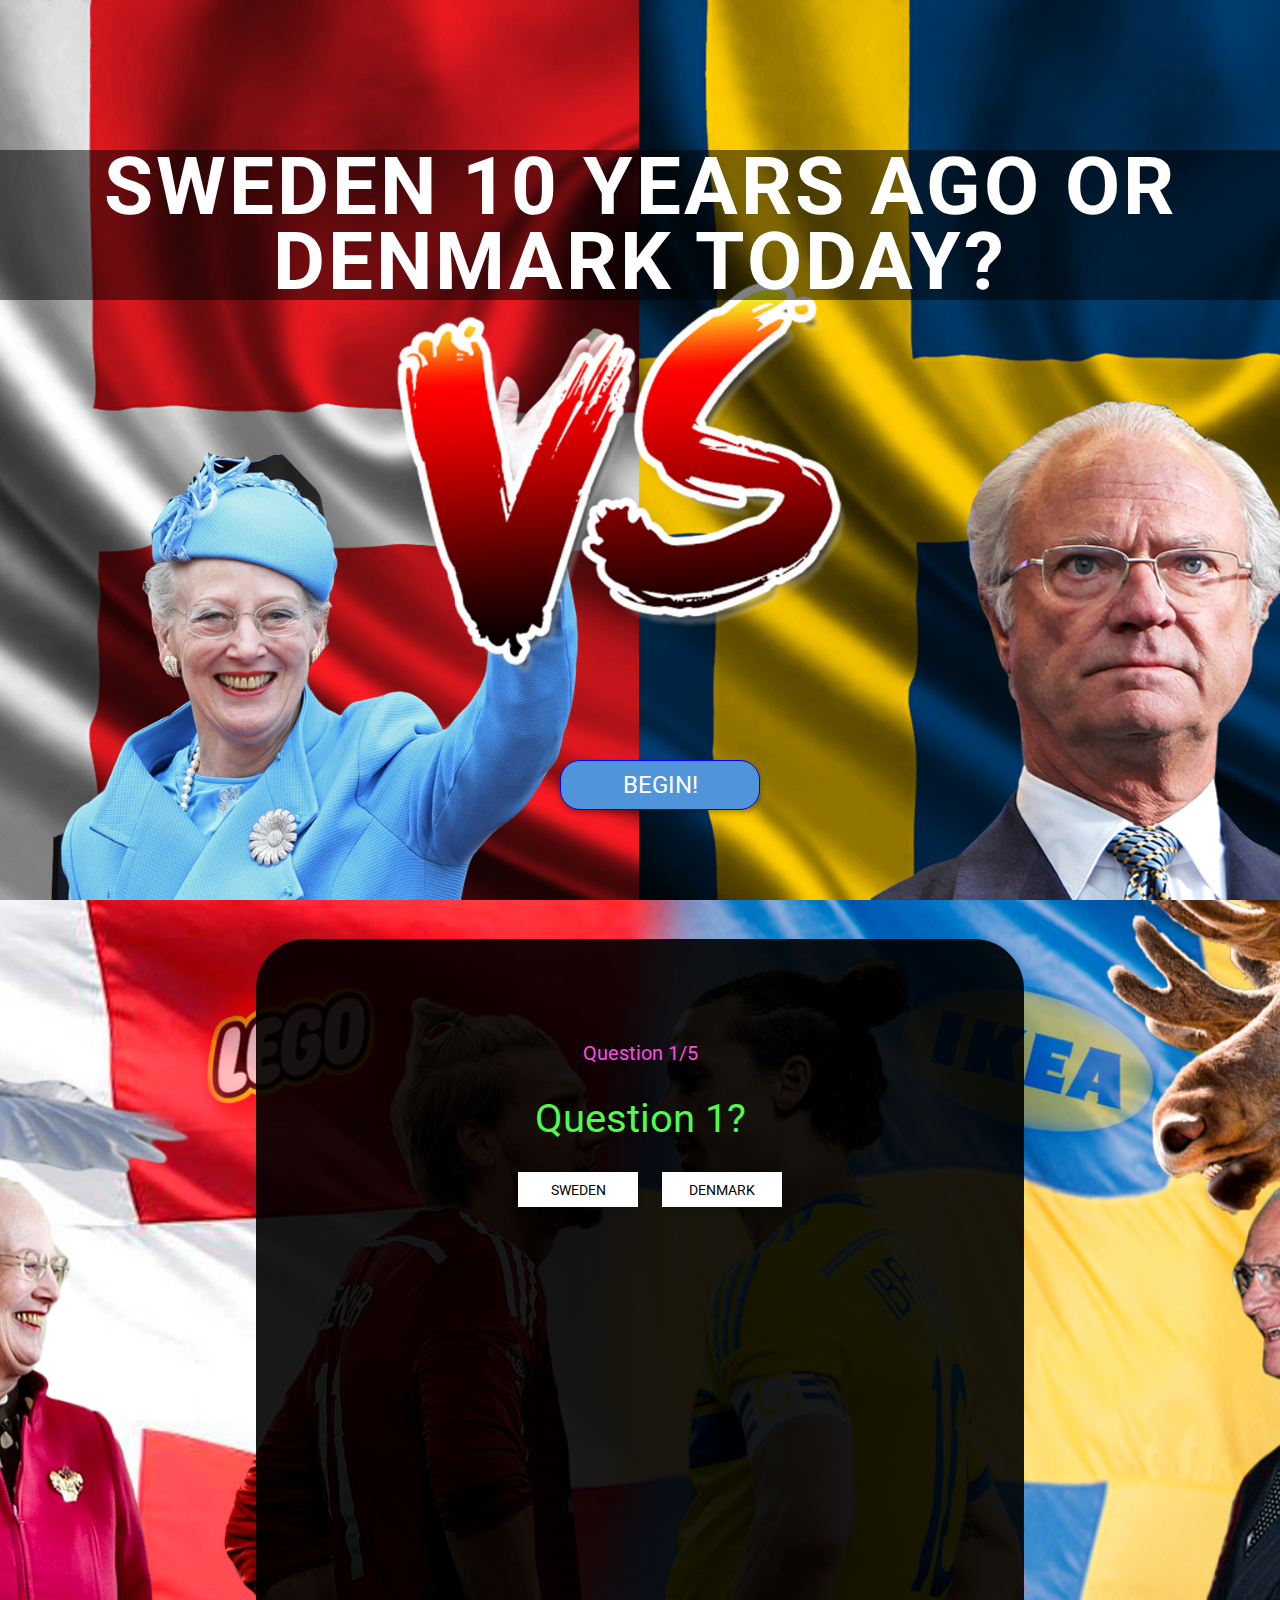
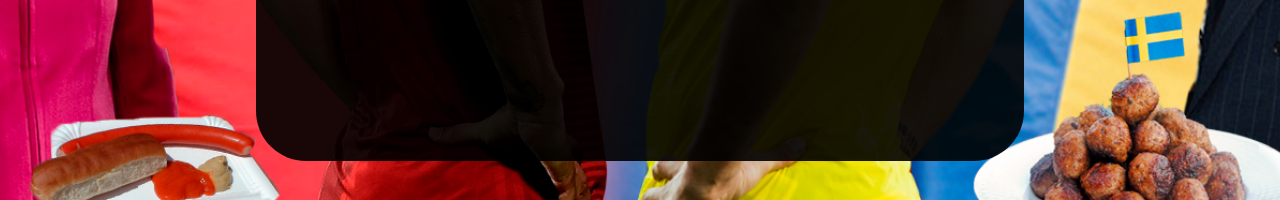
==== index.html @ 2bce642f "Rename game.html to index.html" ====
<!DOCTYPE html>
<html>
<head> 
  <meta charset="utf-8">
  <title>What's My Number?</title>
  <link rel="stylesheet" type="text/css" href="css/theme.css"> 
  <link href='https://fonts.googleapis.com/css?family=Roboto:400,500,700,900' rel='stylesheet' type='text/css'>
</head>
<body>
  <div class="header">
      <h1>SWEDEN 10 YEARS AGO OR DENMARK TODAY?</h1>
      <button class="btn">Begin!</button>
  </div>
  <div class="main-bg">
      <div class="main">
        <div class="guess">
        <h4>Question <span id="numGuesses"></span></h4>
        <h3></h3>
        </div>
        <div class="buttons">
          <button class="btn reset ans">Sweden</button>
          <button class="btn hint ans">Denmark</button>
        </div>
        <div class="message">
          <p id="ans-msg"></p>
          <button class="btn" id="next">Next Question</button>
        </div>
      </div>
  </div>

<script src="https://ajax.googleapis.com/ajax/libs/jquery/1.11.1/jquery.min.js"></script>
<script type="text/javascript" src="js/index.js"></script>
</body>
</html>
---- css/theme.css ----
* {
  font-family: 'Roboto', sans-serif;
  margin:0;  
  padding:0;  
}

body {
  width: 100%; 
  text-align: center;
  background-color: #fcfcfc;
}

.header {
  background-color: white;
  height: 100vh;
  background-image: url('../img/background.jpg');
  background-size: cover;
  background-position: center;
  transition: background-color, 0.5s, linear; 
}

.header .btn {
  position: absolute;
  bottom: 10%;
  transform: translateX(-50%);
  width: 200px;
  height: 50px;
  font-size: 24px;
  font-weight: 400;
  border: 1px solid blue;
  background-color: rgb(80, 148, 217);
  color: white;
  border-radius: 20px
}

.header h1 {
  width: 100%;
  margin: auto;
  position: relative;
  top: 20%;
  transform: translateY(-20%);
  font-weight: 700;
  font-size: 80px;
  text-transform: uppercase;
  line-height: 75px;
  letter-spacing: 3px;
  color: #000;
  color: white;
  background-color: rgba(0,0,0,0.5);
}

.main-bg {
  background-image: url("../img/sweden.png");
  /*background-image: url("https://eastsidejenaost.files.wordpress.com/2016/02/a_ausrufezeichen24.gif?w=1400&h=9999");*/
  background-size: cover;
  background-position: center; 
  height: 100vh;
  display: flex;
  justify-content: center;
  background-color: rgb(59, 247, 16);
}

.main {
  padding-top: 8%;
  min-height: 80%;
  width: 60%;
  background-color: rgba(0,0,0,0.9);
  align-self: center;
  border-radius: 50px;
}

.guess {
  width: 70%;
  margin: auto;
  clear: both;
  color: purple;
}

h3 {
  font-weight: 400;
  font-size: 40px;
  color: rgb(82, 250, 76);
}

h4 {
  font-weight: 400;
  font-size: 20px;
  color: rgb(250, 76, 227);
  padding-bottom: 30px;
}

h5 {
  font-weight: 400;
  font-size: 16px;
}

p {
  color: rgb(16, 247, 242);
}

#warning {
  color: #cd3700;
}

#finalMsg {
  padding-top: 30px;
}

.btn {
  text-transform: uppercase;
  outline: none;
  background: #fff;
  border: none;
  font-size: 14px;
  height: 35px;
  width: 120px;
  margin-left: 20px;
  box-shadow: 0 3px 5px rgba(9,9,9,0.3);
}

.buttons {
  padding: 30px 0px;
  height: 50px;
}

section input[type="text"]:active {
  box-shadow: 0 5px 10px rgba(0,0,0,0.2);
  border-bottom: 2px solid #1abc9c;
}

#guess-field {
  padding-left: 5px;
  outline: none;
  background: #ccc;
  border: none;
  font-size: 14px;
  height: 35px;
  width: 195px;
  box-shadow: 0 2px 5px rgba(0,0,0,0.3),
    0 0 0 100px #fff inset;
}

.message img {
  max-width: 100%;
}

.success {
  background-color: green;
  color: white;
}

.fail {
  background-color: red;
  color: white;
}

#next {
  display: none;
  margin: 2.5% 0;
}


#neon {
  text-align:center;
  border:5px solid #1086e8;
  width:200px;
  margin: 5% auto;
  animation: border-flicker 2s linear infinite;
}

#neon h3 {
  color:#FF00E6;
  font-family: 'Raleway', sans-serif;
  font-size:64px;
  letter-spacing:10px;
  animation: text-flicker 3s linear infinite;
}




#offset {
  animation: letter-flicker 2s linear infinite;
}

@keyframes text-flicker {
  0% {
    opacity:0.1;
    text-shadow: 0px 0px 29px rgba(242, 22, 22, 1);
  }
  
  2% {
    opacity:1;
    text-shadow: 0px 0px 29px rgba(242, 22, 22, 1);
  }
  8% {
    opacity:0.1;
    text-shadow: 0px 0px 29px rgba(242, 22, 22, 1);
  }
  9% {
    opacity:1;
    text-shadow: 0px 0px 29px rgba(242, 22, 22, 1);
  }
  12% {
    opacity:0.1;
    text-shadow: 0px 0px rgba(242, 22, 22, 1);
  }
  20% {
    opacity:1;
    text-shadow: 0px 0px 29px rgba(242, 22, 22, 1)
  }
  25% {
    opacity:0.3;
    text-shadow: 0px 0px 29px rgba(242, 22, 22, 1)
  }
  30% {
    opacity:1;
    text-shadow: 0px 0px 29px rgba(242, 22, 22, 1)
  }
  
  70% {
    opacity:0.7;
    text-shadow: 0px 0px 29px rgba(242, 22, 22, 1)
  }
  
  72% {
    opacity:0.2;
    text-shadow:0px 0px 29px rgba(242, 22, 22, 1)
  }
  
  77% {
    opacity:.9;
    text-shadow: 0px 0px 29px rgba(242, 22, 22, 1)
  }
  100% {
    opacity:.9;
    text-shadow: 0px 0px 29px rgba(242, 22, 22, 1)
  }
}

@keyframes border-flicker {
  0% {
    opacity:0.1;
    -webkit-box-shadow: 0px 0px 78px 4px rgba(16,134,232,0.73);
-moz-box-shadow: 0px 0px 78px 4px rgba(16,134,232,0.73);
box-shadow: 0px 0px 78px 4px rgba(16,134,232,0.73);
  }
  2% {
    opacity:1;
    -webkit-box-shadow: 0px 0px 78px 4px rgba(16,134,232,0.73);
-moz-box-shadow: 0px 0px 78px 4px rgba(16,134,232,0.73);
box-shadow: 0px 0px 78px 4px rgba(16,134,232,0.73);
  }
  4% {
    opacity:0.1;
    -webkit-box-shadow: 0px 0px 78px 4px rgba(16,134,232,0.73);
-moz-box-shadow: 0px 0px 78px 4px rgba(16,134,232,0.73);
box-shadow: 0px 0px 78px 4px rgba(16,134,232,0.73);
  }
  
  8% {
    opacity:1;
    -webkit-box-shadow: 0px 0px 78px 4px rgba(16,134,232,0.73);
-moz-box-shadow: 0px 0px 78px 4px rgba(16,134,232,0.73);
box-shadow: 0px 0px 78px 4px rgba(16,134,232,0.73);
  }
  70% {
    opacity:0.7;
    -webkit-box-shadow: 0px 0px 78px 4px rgba(16,134,232,0.73);
-moz-box-shadow: 0px 0px 78px 4px rgba(16,134,232,0.73);
box-shadow: 0px 0px 78px 4px rgba(16,134,232,0.73);
  }
  100% {
    opacity:1;
    -webkit-box-shadow: 0px 0px 78px 4px rgba(16,134,232,0.73);
-moz-box-shadow: 0px 0px 78px 4px rgba(16,134,232,0.73);
box-shadow: 0px 0px 78px 4px rgba(16,134,232,0.73);
  }
}

@keyframes letter-flicker {
  0% {
    opacity:0.1;
    text-shadow: 0px 0px 29px rgba(242, 22, 22, 1);
  }
  2% {
    opacity:0.1;
    text-shadow: 0px 0px 29px rgba(242, 22, 22, 1);
  }
  4% {
    opacity:1;
    text-shadow: 0px 0px 29px rgba(242, 22, 22, 1);
  }
  
  
  19% {
    opacity:1;
    text-shadow: 0px 0px 29px rgba(242, 22, 22, 1);
  }
  21% {
    opacity:0.1;
    text-shadow: 0px 0px 29px rgba(242, 22, 22, 1);
  }
  23% {
    opacity:1;
    text-shadow: 0px 0px 29px rgba(242, 22, 22, 1);
  }
  
  80% {
    opacity:1;
    text-shadow: 0px 0px 29px rgba(242, 22, 22, 1);
  }
  83% {
    opacity:0.4;
    text-shadow: 0px 0px 29px rgba(242, 22, 22, 1);
  }
  87% {
    opacity:1;
    text-shadow: 0px 0px 29px rgba(242, 22, 22, 1);
  }
}
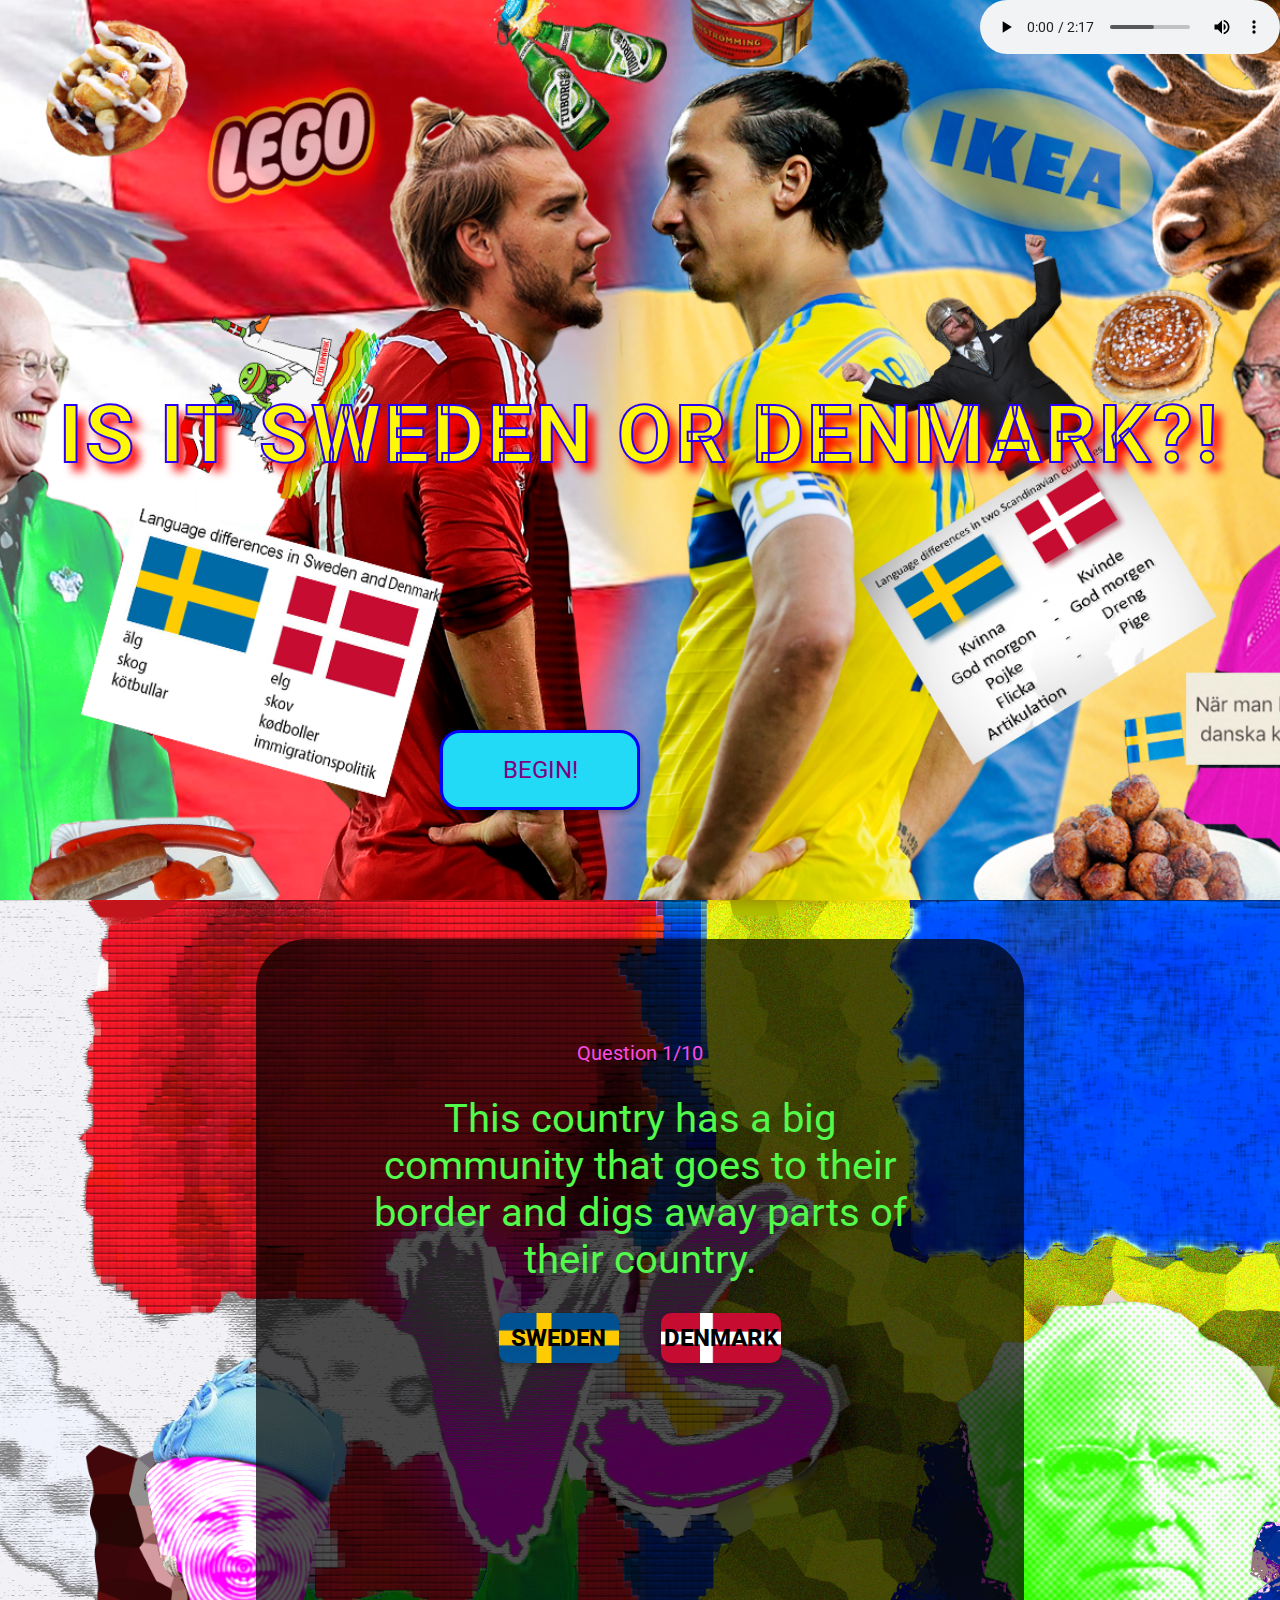
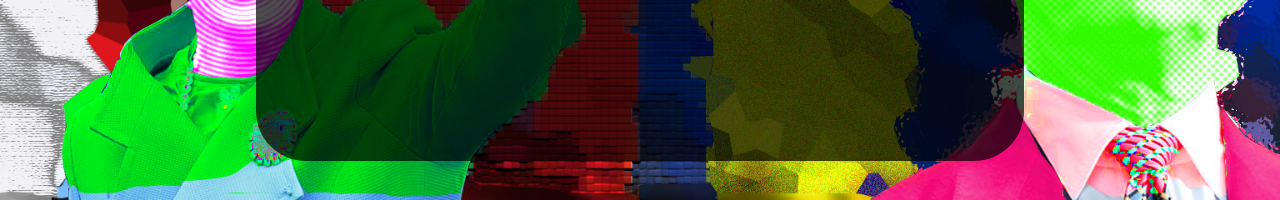
==== commit c069d385: "Add files via upload" ====
--- a/index.html
+++ b/index.html
@@ -1,15 +1,18 @@
 <!DOCTYPE html>
 <html>
 <head> 
-  <meta charset="utf-8">
-  <title>What's My Number?</title>
+  <meta charset="utf-8" name="viewport" content="width=device-width, initial-scale=1">
+  <title>Sweden vs Denmark</title>
   <link rel="stylesheet" type="text/css" href="css/theme.css"> 
   <link href='https://fonts.googleapis.com/css?family=Roboto:400,500,700,900' rel='stylesheet' type='text/css'>
 </head>
 <body>
   <div class="header">
-      <h1>SWEDEN 10 YEARS AGO OR DENMARK TODAY?</h1>
-      <button class="btn">Begin!</button>
+        <audio controls autoplay>
+          <source src="anthem.mp3" type="audio/mpeg">
+        </audio>
+      <h1>IS IT SWEDEN OR DENMARK?!</h1>
+      <button class="btn jump">Begin!</button>
   </div>
   <div class="main-bg">
       <div class="main">
@@ -31,4 +34,4 @@
 <script src="https://ajax.googleapis.com/ajax/libs/jquery/1.11.1/jquery.min.js"></script>
 <script type="text/javascript" src="js/index.js"></script>
 </body>
-</html>
+</html>--- a/css/theme.css
+++ b/css/theme.css
@@ -10,61 +10,73 @@
   background-color: #fcfcfc;
 }
 
+audio {
+  position: fixed;
+  top: 0;
+  right: 0;
+}
+
 .header {
   background-color: white;
   height: 100vh;
-  background-image: url('../img/background.jpg');
+  background-image: url('../img/background-new.png');
   background-size: cover;
   background-position: center;
   transition: background-color, 0.5s, linear; 
+  display: flex;
+  justify-content: center;
 }
 
 .header .btn {
   position: absolute;
   bottom: 10%;
   transform: translateX(-50%);
+  margin: 0 auto;
   width: 200px;
-  height: 50px;
+  height: 80px;
   font-size: 24px;
   font-weight: 400;
-  border: 1px solid blue;
-  background-color: rgb(80, 148, 217);
-  color: white;
-  border-radius: 20px
+  border: 3px solid blue;
+  background-color: rgb(34, 218, 246);
+  color: purple;
+  border-radius: 20px;
+}
+
+.header .btn:hover {
+  background-color: orange;
 }
 
 .header h1 {
   width: 100%;
   margin: auto;
-  position: relative;
-  top: 20%;
   transform: translateY(-20%);
   font-weight: 700;
   font-size: 80px;
   text-transform: uppercase;
   line-height: 75px;
   letter-spacing: 3px;
-  color: #000;
-  color: white;
-  background-color: rgba(0,0,0,0.5);
+  color: rgb(255, 247, 8);
+/*  background-color: rgba(153, 49, 246,0.8);
+*/  -webkit-text-stroke-width: 2px;
+   -webkit-text-stroke-color: rgb(41, 0, 246);
+  text-shadow: 8px 9px 10px #ff0000;
 }
 
 .main-bg {
-  background-image: url("../img/sweden.png");
+  background-image: url("../img/bgcrazy.png");
   /*background-image: url("https://eastsidejenaost.files.wordpress.com/2016/02/a_ausrufezeichen24.gif?w=1400&h=9999");*/
   background-size: cover;
   background-position: center; 
   height: 100vh;
   display: flex;
   justify-content: center;
-  background-color: rgb(59, 247, 16);
 }
 
 .main {
   padding-top: 8%;
   min-height: 80%;
   width: 60%;
-  background-color: rgba(0,0,0,0.9);
+  background-color: rgba(0,0,0,0.7);
   align-self: center;
   border-radius: 50px;
 }
@@ -108,15 +120,69 @@
 
 .btn {
   text-transform: uppercase;
+  background-color: lime;
   outline: none;
-  background: #fff;
+  color: black;
   border: none;
   font-size: 14px;
   height: 35px;
   width: 120px;
-  margin-left: 20px;
+  margin-left: 5%;
   box-shadow: 0 3px 5px rgba(9,9,9,0.3);
 }
+
+.buttons .btn {
+  text-transform: uppercase;
+  outline: none;
+  color: black;
+  border: none;
+  font-size: 1.5em;
+  height: 50px;
+  width: 120px;
+  margin: 0 2.5%;
+  font-weight: 800;
+  box-shadow: 0 3px 5px rgba(9,9,9,0.3);
+}
+
+button {
+    border-radius: 10px;
+
+}
+
+.buttons .btn:nth-child(2) {
+  background-image: url('../img/danishflag.png');
+  background-repeat: no-repeat;
+  background-position: center;
+  background-size: 100%;
+}
+
+.buttons .btn:nth-child(2):hover {
+    background-image: url('../img/swedenflag.jpg');
+}
+
+.buttons .btn {
+  background-image: url('../img/swedenflag.jpg');
+  background-repeat: no-repeat;
+  background-position: center;
+  background-size: 100%;
+}
+
+.buttons .btn:hover {
+    background-image: url('../img/danishflag.png');
+}
+
+.buttons .btn[disabled]:nth-child(2):hover {
+  background-image: url('../img/danishflag.png');
+}
+
+.buttons .btn[disabled]:hover {
+  background-image: url('../img/swedenflag.jpg');
+}
+
+.buttons .disabled {
+  background-image: url('../img/disabledflag.png');
+}
+
 
 .buttons {
   padding: 30px 0px;
@@ -162,20 +228,37 @@
 
 #neon {
   text-align:center;
+  height: 100px;
+  width: 200px;
   border:5px solid #1086e8;
-  width:200px;
+  border-radius: 20px;
   margin: 5% auto;
   animation: border-flicker 2s linear infinite;
+  display: flex;
+  justify-content: center;
+  align-items: center;
 }
 
 #neon h3 {
   color:#FF00E6;
-  font-family: 'Raleway', sans-serif;
+  font-family: 'Helvetica', sans-serif;
   font-size:64px;
   letter-spacing:10px;
   animation: text-flicker 3s linear infinite;
 }
 
+#ans-msg {
+  line-height: 30px;
+  font-size: 1.2em;
+  width: 50%;
+  margin: 0 auto;
+}
+
+.message img {
+  max-width: 100%
+  height: 200px;
+}
+
 
 
 
@@ -319,3 +402,41 @@
     text-shadow: 0px 0px 29px rgba(242, 22, 22, 1);
   }
 }
+
+
+
+@keyframes jump {
+  0%   {transform: translate3d(0,0,0) scale3d(1,1,1);}
+  40%  {transform: translate3d(0,30%,0) scale3d(.7,1.5,1);}
+  100% {transform: translate3d(0,100%,0) scale3d(1.5,.7,1);}
+}
+.jump {
+  transform-origin: 50% 50%;
+  animation: jump .5s linear alternate infinite;
+}
+
+
+@media screen and (max-width:980px) {
+  .main-bg .main {
+    padding-top: 8%;
+    width: 100%;
+    background-color: rgba(0,0,0,0.5);
+    align-self: center;
+  }
+
+  .guess {
+    width: 100%;
+  }
+
+  .buttons {
+    display: flex;
+    justify-content: center;
+  }
+
+  .btn {
+    flex-wrap: wrap;
+  }
+}
+
+
+
